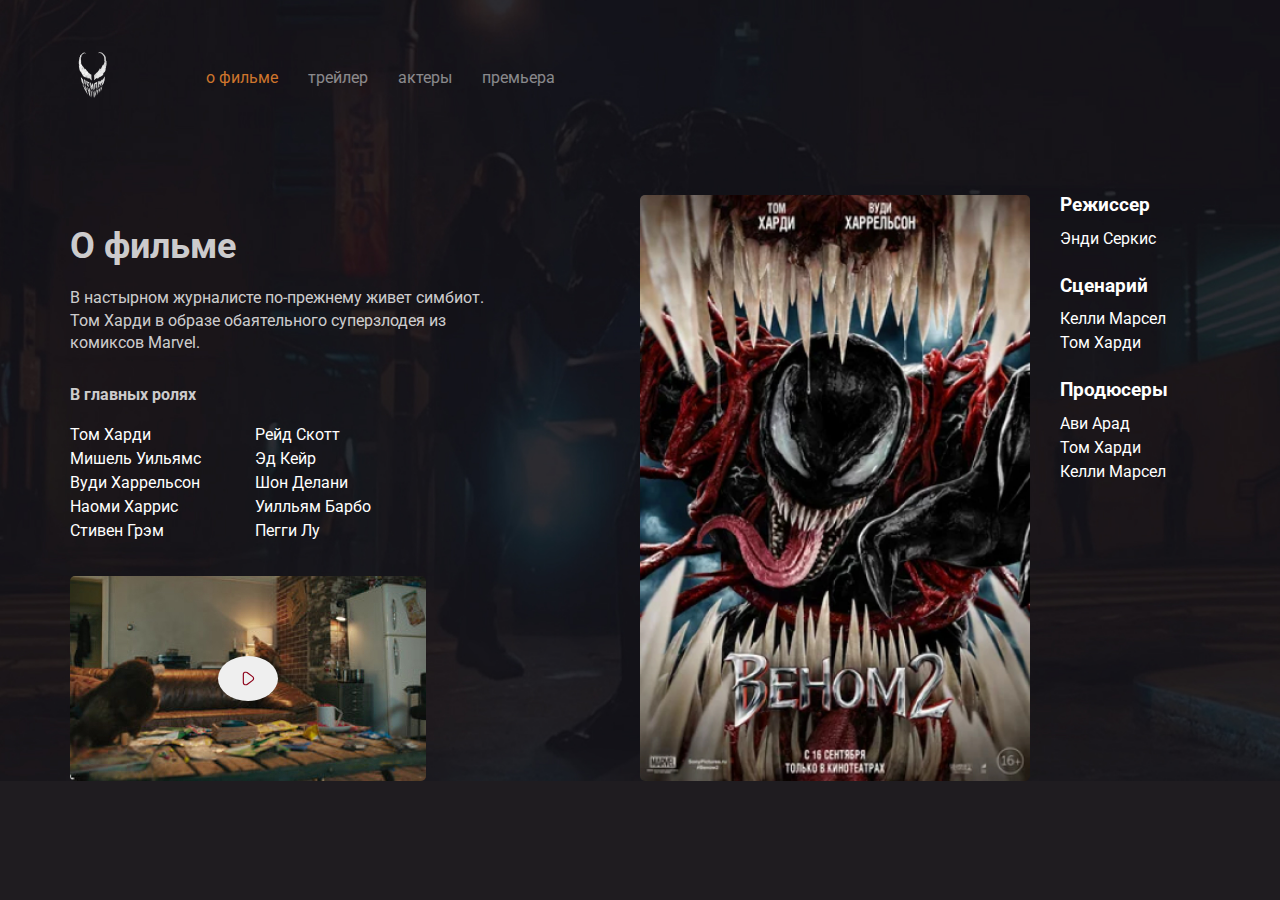
==== about.html @ 12bfb313 "day-03. Сверстали вторую страницу" ====
<!DOCTYPE html>
<html lang="ru">
	<head>
		<meta charset="UTF-8" />
		<meta http-equiv="X-UA-Compatible" content="IE=edge" />
		<meta name="viewport" content="width=device-width, initial-scale=1.0" />
		<title>О фильме Venom-2</title>
		<link rel="preconnect" href="https://fonts.gstatic.com" />
		<link
			href="https://fonts.googleapis.com/css2?family=Roboto:wght@400;700&display=swap"
			rel="stylesheet"
		/>
		<link rel="stylesheet" href="css/normalize.css" />
		<link rel="stylesheet" href="css/style.css" />
		<!-- <script src="js/main.js" defer></script> -->
	</head>

	<body class="no-blood">
		<div class="container">
			<header class="header">
				<a href="/" class="header__logo-link">
					<img
						width="46"
						height="71"
						src="img/header__logo-image.png"
						alt="logo-venom"
						class="header__logo-image"
					/>
				</a>
				<nav class="nav">
					<ul class="nav__menu">
						<li class="nav__item">
							<a href="about.html" class="nav__link nav__link_active"
								>о фильме</a
							>
						</li>
						<li class="nav__item">
							<a href="trailer.html" class="nav__link">трейлер</a>
						</li>
						<li class="nav__item">
							<a href="actors.html" class="nav__link">актеры</a>
						</li>
						<li class="nav__item">
							<a href="premier.html" class="nav__link">премьера</a>
						</li>
					</ul>
				</nav>
			</header>
			<div class="content">
				<div class="col col-actors">
					<h2 class="col-actors__title">О фильме</h2>
					<p class="col-actors__text">
						В настырном журналисте по-прежнему живет симбиот. Том Харди в образе
						обаятельного суперзлодея из комиксов Marvel.
					</p>
					<div class="col-actors__subtitle">В главных ролях</div>
					<ul class="col-actors__list">
						<li class="col-actors__item">Том Харди</li>
						<li class="col-actors__item">Мишель Уильямс</li>
						<li class="col-actors__item">Вуди Харрельсон</li>
						<li class="col-actors__item">Наоми Харрис</li>
						<li class="col-actors__item">Стивен Грэм</li>
						<li class="col-actors__item">Рейд Скотт</li>
						<li class="col-actors__item">Эд Кейр</li>
						<li class="col-actors__item">Шон Делани</li>
						<li class="col-actors__item">Уилльям Барбо</li>
						<li class="col-actors__item">Пегги Лу</li>
					</ul>
					<div class="trailer">
						<!-- <img src="img/trailer.jpg" alt="trailer" /> -->
						<button class="button trailer__button">
							<img
								src="img/play-icon.svg"
								alt="play-icon"
								class="trailer__icon"
							/>
						</button>
					</div>
				</div>
				<!-- /.col-actors -->
				<div class="col col-producer">
					<img
						src="img/poster.jpg"
						alt="photo : poster Venom-2"
						class="col-producer__poster"
					/>
					<div class="col-producer__creators">
						<h3 class="col-producer__subtitle">Режиссер</h3>
						<ul class="col-producer__list">
							<li class="col-producer__item">Энди Серкис</li>
						</ul>
						<h3 class="col-producer__subtitle">Сценарий</h3>
						<ul class="col-producer__list">
							<li class="col-producer__item">Келли Марсел</li>
							<li class="col-producer__item">Том Харди</li>
						</ul>
						<h3 class="col-producer__subtitle">Продюсеры</h3>
						<ul class="col-producer__list">
							<li class="col-producer__item">Ави Арад</li>
							<li class="col-producer__item">Том Харди</li>
							<li class="col-producer__item">Келли Марсел</li>
						</ul>
					</div>
				</div>
				<!-- /.col-producer -->
			</div>
			<!-- /.content -->
		</div>
		<!-- /.container -->
	</body>
</html>
---- css/style.css ----
body {
	background-color: #14131a;
	color: #ffffff;
	font-family: 'Roboto', sans-serif;
}
.container {
	max-width: 1140px;
	margin: auto;
}
.header {
	display: flex;
	align-items: center;
	padding-top: 40px;
	margin-bottom: 80px;
}
.header__logo-link {
	display: inline-block;
	margin-right: 50px;
}
/* .nav {
	margin: 0;
	padding: 0;
} */
.nav__menu {
	margin: 0;
	/* padding: 0; */
	list-style: none;
	display: flex;
}
.nav__link {
	text-decoration: none;
	color: rgba(255, 255, 255, 0.5);
	margin-right: 30px;
}
.nav__link_active {
	color: rgb(206, 117, 44);
}

.hero__span {
	display: block;
	font-size: 24px;
	line-height: 28px;
	color: rgba(255, 255, 255, 0.8);
	margin-bottom: 38px;
}
.hero__description {
	max-width: 423px;
	font-size: 16px;
	line-height: 140%;
	/* or 22px */

	color: rgba(255, 255, 255, 0.8);
	margin-top: 40px;
}
.hero-buttons {
	margin-top: 70px;
}
.hero-buttons__ticket {
	background-color: rgba(255, 255, 255, 0);
}
.button {
	font-size: 14px;
	line-height: 16px;
	padding: 15px 30px;
	border: none;
	border-radius: 5px;
	text-decoration: none;
	cursor: pointer;
}
.hero-buttons__icon,
.hero-buttons__text {
	display: inline-block;
	vertical-align: middle;
	color: #ffffff;
}
.hero-battons_active {
	background-color: rgba(255, 255, 255, 1);
	color: #8d0019;
}
.hero-buttons__text {
	margin-left: 10px;
}

.venom-pic {
	position: absolute;
	top: 0;
	right: 0;
}
.blood {
	background: url('../img/blood.png') no-repeat top right,
		#1f1c20 url('../img/background.jpg') no-repeat center center / cover;
}
.no-blood {
	background: #1f1c20 url('../img/background.jpg') no-repeat center center /
		cover;
}

.content {
	display: flex;
}
.col {
	flex-basis: 50%;
}
.col-actors__title {
	font-weight: bold;
	font-size: 36px;
	line-height: 42px;
	color: rgba(255, 255, 255, 0.8);
	margin-bottom: 20px;
}
.col-actors__text {
	font-size: 16px;
	line-height: 140%;
	/* or 22px */
	color: rgba(255, 255, 255, 0.8);
	max-width: 423px;
	margin-bottom: 30px;
}
.col-actors__subtitle {
	font-weight: bold;
	font-size: 16px;
	line-height: 140%;
	/* or 22px */
	color: rgba(255, 255, 255, 0.8);
	margin-bottom: 15px;
}
.col-actors__list,
.col-producer__list {
	list-style-type: none;
	padding: 0;
	line-height: 1.5;
}

.col-actors__list {
	-webkit-column-count: 2;
	-moz-column-count: 2;
	column-count: 2;
	-webkit-column-gap: 20px;
	-moz-column-gap: 20px;
	column-gap: 20px;
	max-width: 350px;
}
.trailer {
	width: 356px;
	height: 205px;
	background: url('../img/trailer.jpg') no-repeat center / contain;
	border-radius: 5px;
	display: flex; /*      */ /*                                                         */
	align-items: center; /**/ /* выравнивает содержимое (кнопку play) по центру картинки */
	justify-content: center; /*                                                         */
	margin-top: 33px;
}
.trailer__button {
	width: 45px;
	height: 45px;
	border-radius: 50%; /* */ /*                 */
	padding: 15px 30px; /* */ /* Овальная кнопка */
	display: flex; /*      */ /*                 */
	justify-content: center; /*                 */
}

.col-producer {
	display: flex;
}
.col-producer__poster {
	border-radius: 5px;
	margin-right: 30px;
}
.col-producer__subtitle {
	margin-top: 0;
	margin-bottom: 0;
}
.col-producer__list {
	margin-top: 10px;
	margin-bottom: 25px;
}
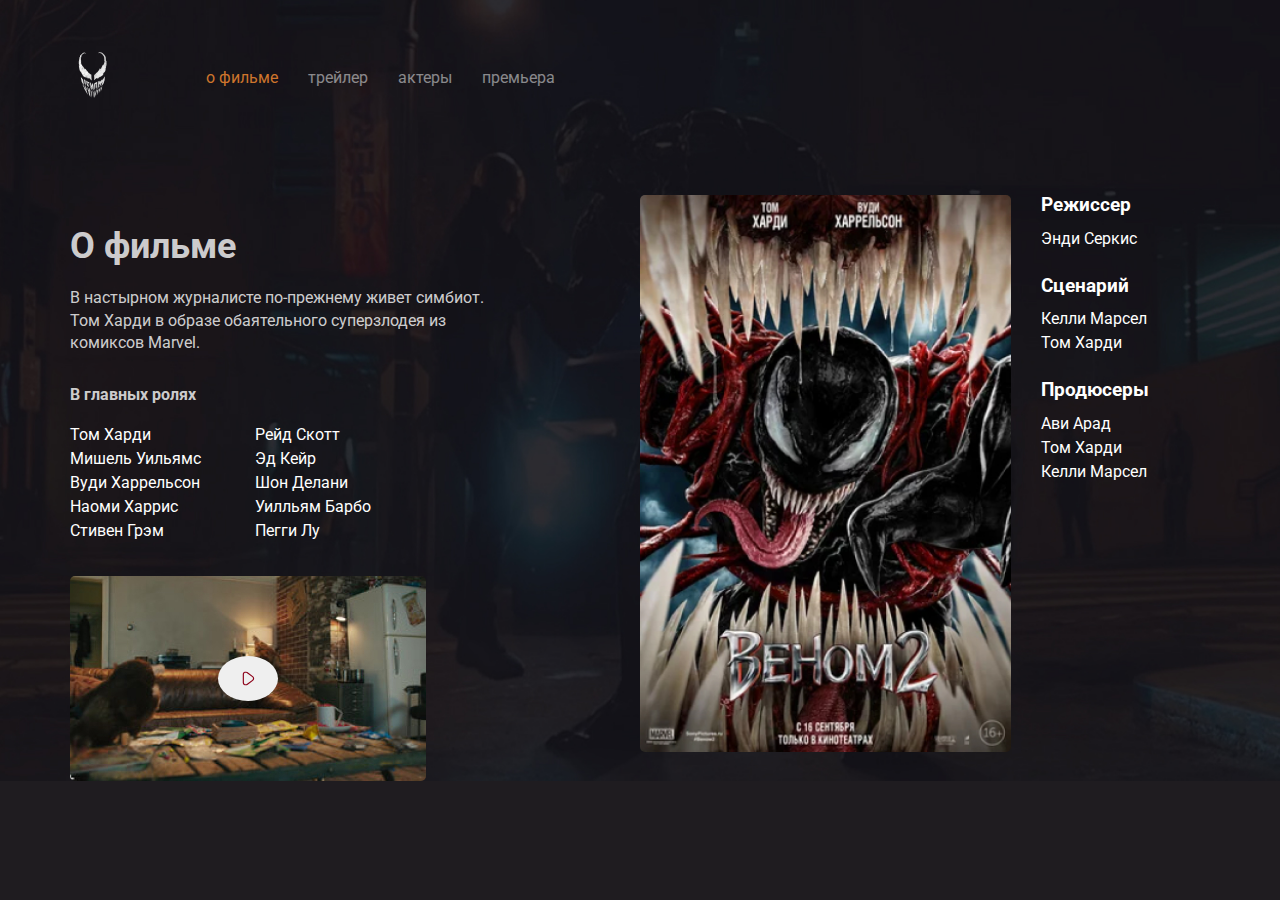
==== commit 330dbf9e: "Day-4. Адаптивность" ====
--- a/about.html
+++ b/about.html
@@ -28,6 +28,14 @@
 					/>
 				</a>
 				<nav class="nav">
+					<button class="nav-burger">
+						<span class="nav-burger__text">Меню</span>
+						<img
+							src="img/burger-menu__icon.svg"
+							alt="Burger icon"
+							class="nav-burger__icon"
+						/>
+					</button>
 					<ul class="nav__menu">
 						<li class="nav__item">
 							<a href="about.html" class="nav__link nav__link_active"
--- a/css/style.css
+++ b/css/style.css
@@ -3,9 +3,21 @@
 	color: #ffffff;
 	font-family: 'Roboto', sans-serif;
 }
+img {
+	/* max-width: 100%; */
+}
 .container {
 	max-width: 1140px;
+	width: 90%; /* При уменьшении ширины экрана это устраняет =прилипание= контента 
+	к левому краю экрана */
 	margin: auto;
+}
+.venom-pic {
+	position: absolute;
+	top: 0;
+	right: 0;
+	max-width: 728px;
+	width: 45%;
 }
 .header {
 	display: flex;
@@ -17,10 +29,11 @@
 	display: inline-block;
 	margin-right: 50px;
 }
-/* .nav {
-	margin: 0;
-	padding: 0;
-} */
+.nav {
+	display: flex;
+	/* margin: 0;
+	padding: 0; */
+}
 .nav__menu {
 	margin: 0;
 	/* padding: 0; */
@@ -41,19 +54,24 @@
 	font-size: 24px;
 	line-height: 28px;
 	color: rgba(255, 255, 255, 0.8);
-	margin-bottom: 38px;
+	margin-bottom: 2%;
+	/* margin-bottom: 38px; */
+}
+.hero__image {
+	width: 80%;
 }
 .hero__description {
 	max-width: 423px;
 	font-size: 16px;
 	line-height: 140%;
 	/* or 22px */
-
-	color: rgba(255, 255, 255, 0.8);
-	margin-top: 40px;
+	color: rgba(255, 255, 255, 0.8);
+	margin-top: 3%;
+	/* margin-top: 40px; */
 }
 .hero-buttons {
-	margin-top: 70px;
+	/* margin-top: 70px; */
+	margin-top: 5%;
 }
 .hero-buttons__ticket {
 	background-color: rgba(255, 255, 255, 0);
@@ -81,14 +99,9 @@
 	margin-left: 10px;
 }
 
-.venom-pic {
-	position: absolute;
-	top: 0;
-	right: 0;
-}
 .blood {
-	background: url('../img/blood.png') no-repeat top right,
-		#1f1c20 url('../img/background.jpg') no-repeat center center / cover;
+	background: url('../img/blood.png') no-repeat top right / 70%,
+		url('../img/background.jpg') no-repeat center center / cover, #1f1c20;
 }
 .no-blood {
 	background: #1f1c20 url('../img/background.jpg') no-repeat center center /
@@ -165,6 +178,7 @@
 .col-producer__poster {
 	border-radius: 5px;
 	margin-right: 30px;
+	margin-bottom: 5%;
 }
 .col-producer__subtitle {
 	margin-top: 0;
@@ -174,3 +188,84 @@
 	margin-top: 10px;
 	margin-bottom: 25px;
 }
+.nav-burger {
+	display: flex;
+	display: none;
+	background-color: #14131a;
+	padding: 0;
+	border: none;
+	align-items: center;
+	cursor: pointer;
+}
+.nav-burger__icon {
+	margin-left: 11px;
+}
+.nav-burger__text {
+	color: #fff;
+}
+
+@media (max-width: 1024px) {
+	.hero {
+		margin-top: 7%;
+	}
+	.header {
+		margin-bottom: 4%;
+	}
+	.content {
+		flex-direction: column;
+		margin-bottom: 5%;
+	}
+	.col {
+		margin-bottom: 5%;
+	}
+	.col-producer {
+		flex-direction: column;
+	}
+	.col-producer__poster {
+		margin-right: 0;
+	}
+}
+
+@media (max-width: 768px) {
+	.blood {
+		background: #14131a;
+	}
+	.venom-pic {
+		top: 10%;
+		width: 40%;
+	}
+}
+
+@media (max-width: 590px) {
+	.header {
+		/* width: 95%; */
+		justify-content: space-between;
+	}
+	.nav__menu {
+		display: none;
+	}
+	.nav-burger {
+		display: flex;
+		justify-self: right;
+		/* display: none;
+	background-color: #14131a;
+	padding: 0;
+	border: none;
+	align-items: center; */
+	}
+	.hero-buttons__item {
+		align-self: center;
+	}
+	/* .venom-pic {
+		top: 10%;
+	} */
+	.hero {
+		text-align: center;
+	}
+	.hero-buttons {
+		display: flex;
+		flex-direction: column;
+		justify-content: center;
+		align-items: center;
+	}
+}
